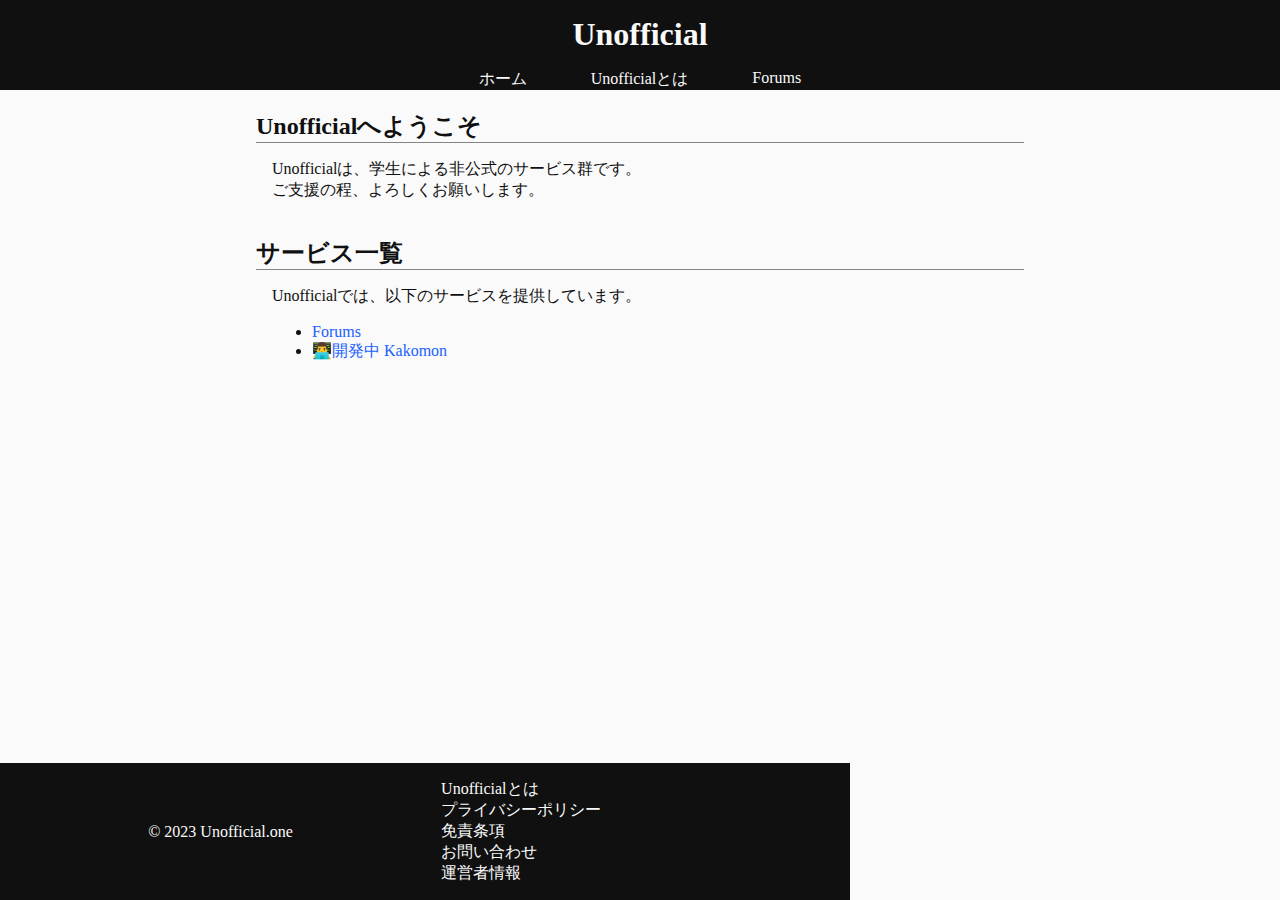
==== index.html @ aeb8947c "いい感じ？" ====
<!DOCTYPE html>
<html lang="ja">

<head>
    <meta charset="UTF-8">
    <meta name="viewport" content="width=device-width, initial-scale=1.0">
    <title>Unofficialへようこそ</title>
    <link rel="stylesheet" href="/styles/main.css">
</head>

<body>
    <header>
        <h1>
            <a href="/index.html">Unofficial</a>
        </h1>
        <nav>
            <ul>
                <li><a href="/index.html">ホーム</a></li>
                <li><a href="/pages/about.html">Unofficialとは</a></li>
                <li><a href="//forums.unofficial.one/">Forums</a></li>
            </ul>
        </nav>
    </header>

    <main>
        <div class="container">
            <h2>Unofficialへようこそ</h2>
            <div class="content">
                <p>
                    Unofficialは、学生による非公式のサービス群です。<br>
                    ご支援の程、よろしくお願いします。
                </p>
            </div>
        </div>
        <div class="container">
            <h2>サービス一覧</h2>
            <div class="content">
                <p>
                    Unofficialでは、以下のサービスを提供しています。
                </p>
                <ul>
                    <li><a href="//forums.unofficial.one/">Forums</a></li>
                    <li><a href="//kakomon.unofficial.one/" class="dev">Kakomon</a></li>
            </div>
        </div>
    </main>

    <footer>
        <div id="copyright">
            &copy; 2023 Unofficial.one
        </div>
        <div id="links">
            <ul>
                <li><a href="/pages/about.html">Unofficialとは</a></li>
                <li><a href="/pages/privacy.html">プライバシーポリシー</a></li>
                <li><a href="/pages/disclaimer.html">免責条項</a></li>
                <li><a href="/pages/contact.html">お問い合わせ</a></li>
                <li><a href="/pages/owner.html">運営者情報</a></li>
            </ul>
        </div>
    </footer>
</body>

</html>
---- styles/main.css ----
:root {
    --background: rgb(250, 250, 250);
    --color: rgb(16, 16, 16);
    --color-translucent: rgba(16, 16, 16, 0.5);
    --link: rgb(32, 96, 255);
}

body {
    margin: 0;
    padding: 0;
    background: var(--background);
    color: var(--color);
    overflow-wrap: break-word;
}

a {
    color: var(--link);
    text-decoration: none;
}

header {
    background: var(--color);
    color: var(--background);
    text-align: center;
}

header>h1 {
    margin: 0;
    padding: 0.5em;
}

header>h1>a {
    color: var(--background);
    text-decoration: none;
}

header>nav {
    padding: 0;
}

header>nav>ul {
    display: flex;
    justify-content: center;
    list-style: none;
    margin: 0;
    padding: 0;
}

header>nav>ul>li {
    margin: 0;
    padding: 0 1em;
    transition: all 0.25s ease;
}

header>nav>ul>li>a {
    color: var(--background);
    text-decoration: none;
    transition: all 0.25s ease;
}

header>nav>ul>li:hover {
    background: var(--background);
}

header>nav>ul>li:hover>a {
    color: var(--color);
}

@media screen and (max-width: 640px) {
    header>nav>ul {
        flex-direction: column;
    }

    main {
        width: calc(100% - 2em);
        margin: 0 auto;
    }
}

@media screen and (min-width: 640px) {
    header>nav>ul>li {
        border-radius: .5em .5em 0 0;
    }

    header>nav>ul>li:hover {
        border-radius: .5em .5em 0 0;
    }

    header>nav>ul>li:hover>a {
        padding: 0 1em;
    }
}

@media screen and (min-width:640px) and (max-width: 1024px) {
    main {
        width: calc(100% - 8em);
        margin: 0 auto;
    }
}

@media screen and (min-width: 1024px) {
    header>nav>ul>li {
        padding: 0 2em;
    }

    main {
        width: calc(100% - 32em);
        margin: 0 auto;
    }
}

.container>h2 {
    display: inline-block;
    Width: 100%;
    margin-bottom: 0;
}

.container>h2::after {
    content: "";
    display: block;
    width: 100%;
    height: 1px;
    background: var(--color-translucent);
    margin: 0;
}

.container>.content {
    margin: 0 1em;
}

footer {
    background: var(--color);
    color: var(--background);
    position: absolute;
    bottom: 0;
    display: flex;
    justify-content: center;
    align-items: center;
    flex-direction: row;
    flex-wrap: wrap;
    padding: 1em;
    overflow: hidden;
}

footer>#copyright {
    flex: 1;
    text-align: center;
}

footer>#links {
    flex: 1;
}

footer>#links>ul {
    width: 100%;
    list-style: none;
    margin: 0;
    padding: 0;
}

footer>#links>ul>li {
    display: inline-block;
    width: 100%;
    margin: 0;
    padding: 0 1em;
    transition: all 0.25s ease;
    border-radius: .5em 0 0 .5em;
}

footer>#links>ul>li:hover {
    width: 100%;
    background: var(--background);
}

footer>#links>ul>li>a {
    color: var(--background);
    transition: all 0.25s ease;
}

footer>#links>ul>li:hover>a {
    color: var(--color);
}

@media screen and (max-width: 640px) {
    footer {
        flex-direction: column;
    }
}

.dev::before {
    content: "👨‍💻開発中";
    margin-right: 0.25em;
}
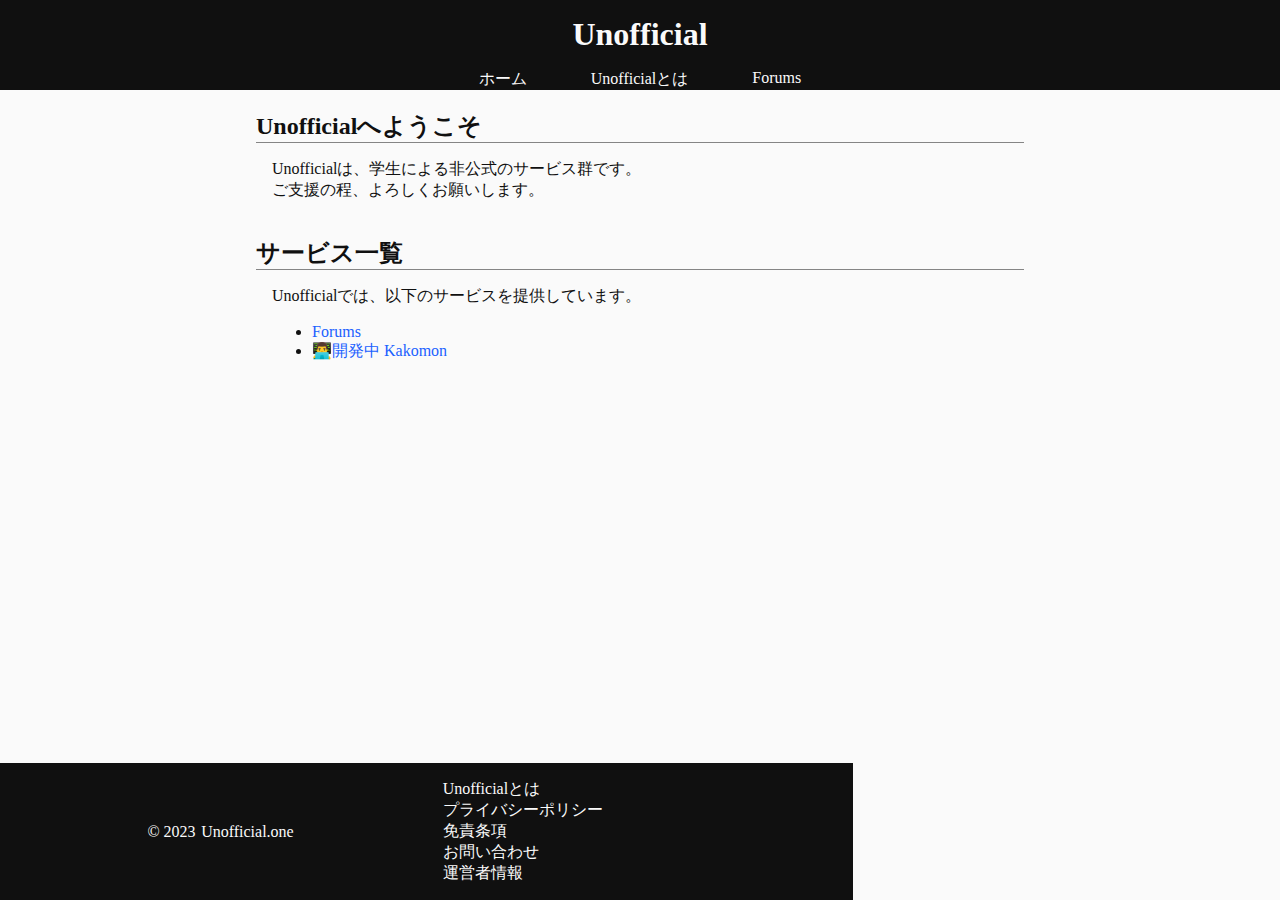
==== commit c5e55981: "デーきた" ====
--- a/index.html
+++ b/index.html
@@ -47,7 +47,7 @@
 
     <footer>
         <div id="copyright">
-            &copy; 2023 Unofficial.one
+            &copy; 2023 <a href="https://unofficial.one/">Unofficial.one</a>
         </div>
         <div id="links">
             <ul>
--- a/styles/main.css
+++ b/styles/main.css
@@ -147,6 +147,17 @@
     text-align: center;
 }
 
+footer>#copyright>a {
+    color: var(--background);
+    padding: 0.1em;
+    border-radius: .1em;
+    transition: all 0.25s ease;
+}
+
+footer>#copyright>a:hover {
+    background: var(--background);
+    color: var(--color);
+}
 footer>#links {
     flex: 1;
 }
@@ -184,6 +195,10 @@
 @media screen and (max-width: 640px) {
     footer {
         flex-direction: column;
+    }
+
+    footer>#copyright {
+        margin-bottom: 1em;
     }
 }
 
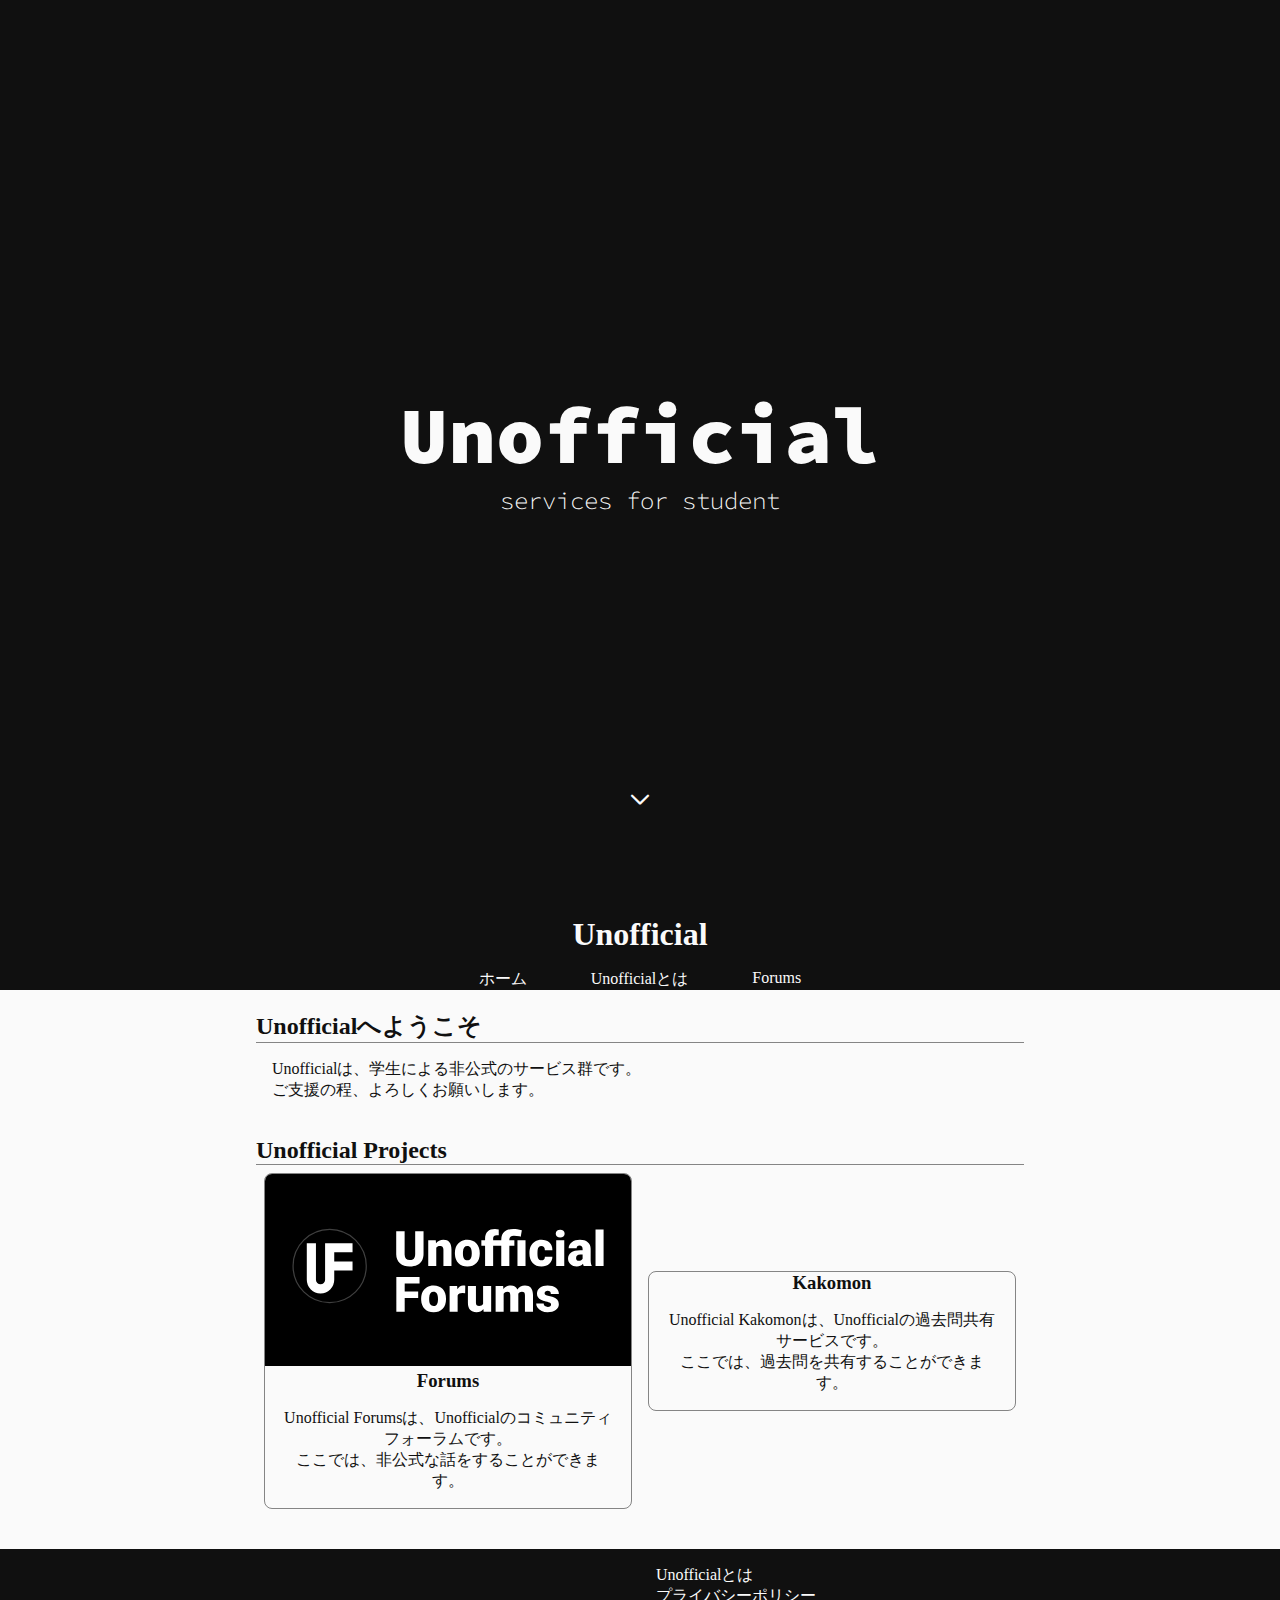
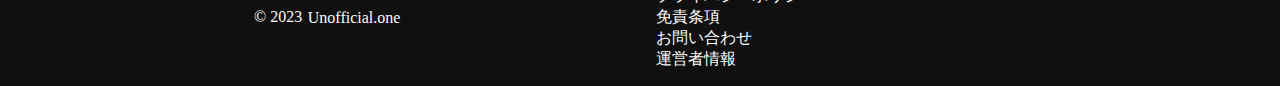
==== commit f22786aa: "いい感じ" ====
--- a/index.html
+++ b/index.html
@@ -4,23 +4,49 @@
 <head>
     <meta charset="UTF-8">
     <meta name="viewport" content="width=device-width, initial-scale=1.0">
+
+    <!--OGP-->
+    <meta property="og:title" content="Unofficial">
+    <meta property="og:type" content="website">
+    <meta property="og:url" content="https://unofficial.one/">
+    <meta property="og:image" content="https://unofficial.one/images/ogp.png">
+    <meta property="og:site_name" content="Unofficial">
+    <meta property="og:description" content="Unofficialは、学生による非公式のサービス群です。">
+
     <title>Unofficialへようこそ</title>
+
     <link rel="stylesheet" href="/styles/main.css">
+    <link rel="stylesheet"
+        href="https://fonts.googleapis.com/css2?family=Material+Symbols+Rounded:opsz,wght,FILL,GRAD@48,400,0,0" />
+
+    <style>
+        footer {
+            position: static;
+        }
+    </style>
 </head>
 
 <body>
+    <div id="top-image">
+        <h1>Unofficial</h1>
+        <span>services for student</span>
+        <span class="material-symbols-rounded scrollme">
+            expand_more
+        </span>
+    </div>
+
     <header>
         <h1>
             <a href="/index.html">Unofficial</a>
         </h1>
-        <nav>
-            <ul>
-                <li><a href="/index.html">ホーム</a></li>
-                <li><a href="/pages/about.html">Unofficialとは</a></li>
-                <li><a href="//forums.unofficial.one/">Forums</a></li>
-            </ul>
-        </nav>
     </header>
+    <nav>
+        <ul>
+            <li><a href="/index.html">ホーム</a></li>
+            <li><a href="/pages/about.html">Unofficialとは</a></li>
+            <li><a href="//forums.unofficial.one/">Forums</a></li>
+        </ul>
+    </nav>
 
     <main>
         <div class="container">
@@ -33,14 +59,32 @@
             </div>
         </div>
         <div class="container">
-            <h2>サービス一覧</h2>
-            <div class="content">
-                <p>
-                    Unofficialでは、以下のサービスを提供しています。
-                </p>
-                <ul>
-                    <li><a href="//forums.unofficial.one/">Forums</a></li>
-                    <li><a href="//kakomon.unofficial.one/" class="dev">Kakomon</a></li>
+            <h2>Unofficial Projects</h2>
+            <div class="content" id="projects">
+                <div class="project">
+                    <a href="//forums.unofficial.one/">
+                        <img src="/images/forums.svg" alt="Unofficial Forums">
+                        <h3>
+                            Forums
+                        </h3>
+                    </a>
+                    <p class="description">
+                        Unofficial Forumsは、Unofficialのコミュニティフォーラムです。<br>
+                        ここでは、非公式な話をすることができます。
+                    </p>
+                </div>
+                <div class="project">
+                    <a href="//kakomon.unofficial.one/">
+                        <!-- <img src="/images/kakomon.svg" alt="Unofficial Kakomon"> -->
+                        <h3>
+                            Kakomon
+                        </h3>
+                    </a>
+                    <p class="description">
+                        Unofficial Kakomonは、Unofficialの過去問共有サービスです。<br>
+                        ここでは、過去問を共有することができます。
+                    </p>
+                </div>
             </div>
         </div>
     </main>
--- a/styles/main.css
+++ b/styles/main.css
@@ -1,3 +1,5 @@
+@import url('https://fonts.googleapis.com/css2?family=Source+Code+Pro:wght@300;900&display=swap');
+
 :root {
     --background: rgb(250, 250, 250);
     --color: rgb(16, 16, 16);
@@ -5,12 +7,16 @@
     --link: rgb(32, 96, 255);
 }
 
+* {
+    box-sizing: border-box;
+}
+
 body {
     margin: 0;
     padding: 0;
+    min-height: 100vh;
     background: var(--background);
     color: var(--color);
-    overflow-wrap: break-word;
 }
 
 a {
@@ -34,11 +40,17 @@
     text-decoration: none;
 }
 
-header>nav {
-    padding: 0;
-}
-
-header>nav>ul {
+nav {
+        background: var(--color);
+            color: var(--background);
+            text-align: center;
+    padding: 0;
+    position: sticky;
+    position: -webkit-sticky;
+    top: 0;
+}
+
+nav>ul {
     display: flex;
     justify-content: center;
     list-style: none;
@@ -46,29 +58,38 @@
     padding: 0;
 }
 
-header>nav>ul>li {
+nav>ul>li {
     margin: 0;
     padding: 0 1em;
     transition: all 0.25s ease;
 }
 
-header>nav>ul>li>a {
+nav>ul>li>a {
     color: var(--background);
     text-decoration: none;
     transition: all 0.25s ease;
 }
 
-header>nav>ul>li:hover {
+nav>ul>li:hover {
     background: var(--background);
 }
 
-header>nav>ul>li:hover>a {
+nav>ul>li:hover>a {
     color: var(--color);
 }
 
+main {
+    padding-bottom: 2em;
+}
+
 @media screen and (max-width: 640px) {
-    header>nav>ul {
+    nav>ul {
         flex-direction: column;
+    }
+
+    nav>ul>li>a {
+        width: 100%;
+        display: inline-block;
     }
 
     main {
@@ -78,15 +99,15 @@
 }
 
 @media screen and (min-width: 640px) {
-    header>nav>ul>li {
+    nav>ul>li {
         border-radius: .5em .5em 0 0;
     }
 
-    header>nav>ul>li:hover {
+    nav>ul>li:hover {
         border-radius: .5em .5em 0 0;
     }
 
-    header>nav>ul>li:hover>a {
+    nav>ul>li:hover>a {
         padding: 0 1em;
     }
 }
@@ -99,7 +120,7 @@
 }
 
 @media screen and (min-width: 1024px) {
-    header>nav>ul>li {
+    nav>ul>li {
         padding: 0 2em;
     }
 
@@ -158,6 +179,7 @@
     background: var(--background);
     color: var(--color);
 }
+
 footer>#links {
     flex: 1;
 }
@@ -184,6 +206,8 @@
 }
 
 footer>#links>ul>li>a {
+    width: 100%;
+    display: inline-block;
     color: var(--background);
     transition: all 0.25s ease;
 }
@@ -205,4 +229,180 @@
 .dev::before {
     content: "👨‍💻開発中";
     margin-right: 0.25em;
-}+}
+
+#top-image {
+    width: 100vw;
+    height: 100vh;
+    background: var(--color);
+    color: var(--background);
+    display: flex;
+    justify-content: center;
+    align-items: center;
+    flex-direction: column;
+    flex-wrap: wrap;
+    font-family: 'Source Code Pro', monospace;
+}
+
+#top-image>h1 {
+    margin: 0;
+    padding: 0;
+    text-align: center;
+    font-size: 5em;
+    font-weight: 900;
+}
+
+#top-image>span {
+    font-size: 1.5em;
+    font-weight: 300;
+}
+
+#top-image>.scrollme {
+    position: absolute;
+    bottom: 5rem;
+    left: 50%;
+    transform: translateX(-50%);
+    font-size: 2.5em;
+    animation: scroll 1s infinite ease-in-out;
+}
+
+@keyframes scroll {
+    0% {
+        transform: translateX(-50%) translateY(0) scale(1.25);
+    }
+
+    50% {
+        transform: translateX(-50%) translateY(1rem) scale(1);
+    }
+
+    100% {
+        transform: translateX(-50%) translateY(0) scale(1.25);
+    }
+}
+#top-image>h1:active {
+    user-select: none;
+    animation: boom 0.125s ease-out;
+}
+
+@keyframes boom {
+    0% {
+        transform: scale(1);
+    }
+
+    50% {
+        transform: scale(1.25);
+    }
+
+    100% {
+        transform: scale(1);
+    }
+}
+
+#top-image>.scrollme:hover {
+    animation: scroll 1s infinite ease-in-out,rainbow 4s infinite ease-in-out;
+    animation-play-state: paused, running;
+}
+
+@keyframes rainbow {
+    0% {
+        color: hsl(0, 100%, 75%);
+    }
+
+    15% {
+        color: hsl(30, 100%, 75%);
+    }
+
+    30% {
+        color: hsl(60, 100%, 75%);
+    }
+
+    45% {
+        color: hsl(120, 100%, 75%);
+    }
+
+    60% {
+        color: hsl(240, 100%, 75%);
+    }
+
+    75% {
+        color: hsl(275, 100%, 50%);
+    }
+
+    90% {
+        color: hsl(274, 100%, 75%);
+    }
+
+    100% {
+        color: hsl(0, 100%, 75%);
+    }
+}
+
+.material-symbols-rounded {
+    user-select: none;
+}
+
+#projects {
+    display: flex;
+    justify-content: space-around;
+    align-items: center;
+    flex-direction: row;
+    flex-wrap: wrap;
+    padding: 0;
+    margin: 0;
+}
+
+#projects>.project {
+    width: 100%;
+    display: flex;
+    justify-content: center;
+    align-items: center;
+    flex-direction: column;
+    flex-wrap: wrap;
+    padding: 0;
+    margin: 0.5em;
+    border-radius: .5em;
+    border: solid 1px var(--color-translucent);
+    overflow: hidden;
+}
+
+#projects>.project h3 {
+    margin: 0;
+    padding: 0;
+    text-align: center;
+}
+
+#projects>.project>a {
+    color: var(--color);
+    text-decoration: none;
+}
+
+#projects>.project>a:hover {
+    color: var(--link);
+}
+
+#projects>.project img {
+    width: 100%;
+    height: auto;
+    margin: 0;
+    padding: 0;
+}
+
+#projects>.project>.description {
+    margin: 1em;
+    padding: 0;
+    text-align: center;
+}
+
+@media screen and (max-width: 640px) {
+    #projects>.project {
+        min-width: 100%;
+        flex: 1;
+    }
+}
+
+@media screen and (min-width: 640px) {
+    #projects>.project {
+        min-width: calc(50% - 1em);
+        flex: 1;
+    }
+}
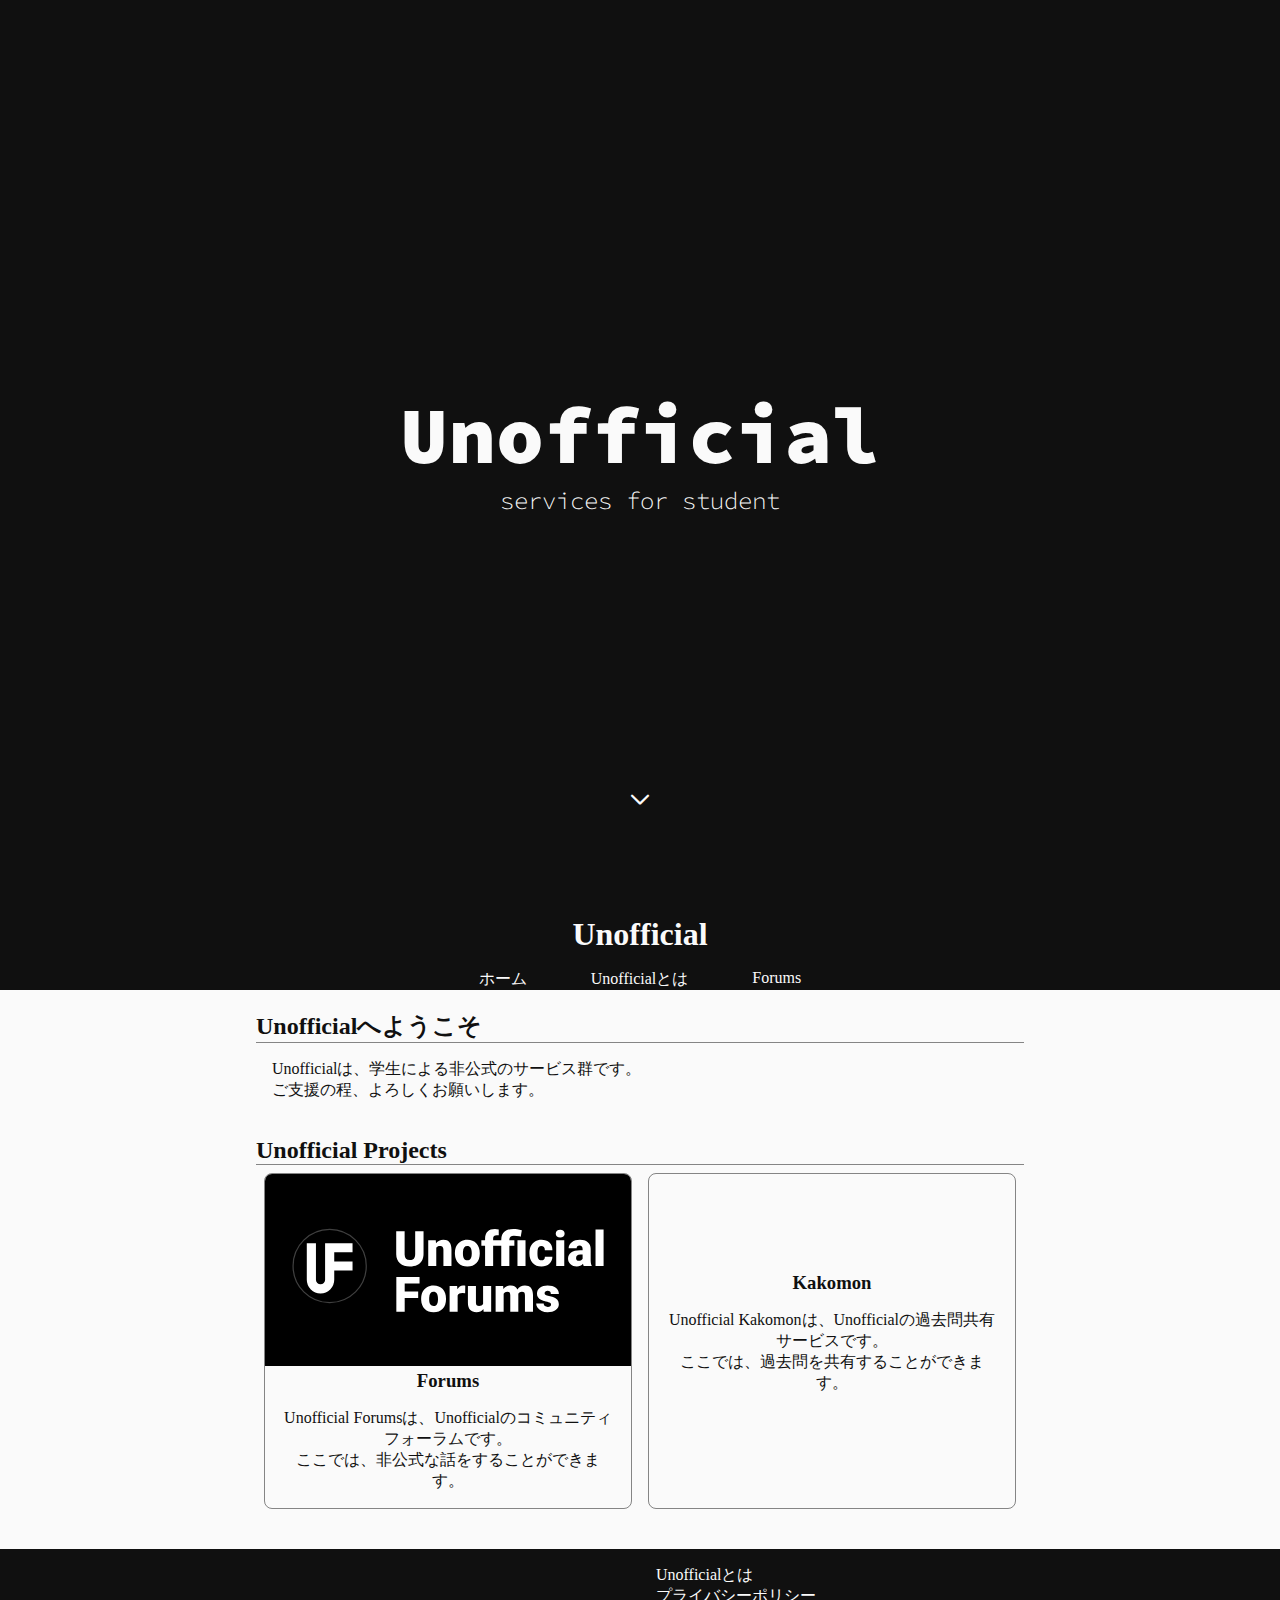
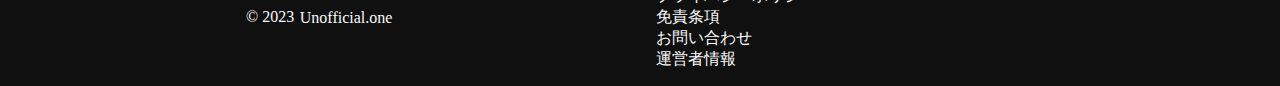
==== commit 78586a09: "リンク修正" ====
--- a/index.html
+++ b/index.html
@@ -43,7 +43,7 @@
     <nav>
         <ul>
             <li><a href="/index.html">ホーム</a></li>
-            <li><a href="/pages/about.html">Unofficialとは</a></li>
+            <li><a href="/about.html">Unofficialとは</a></li>
             <li><a href="//forums.unofficial.one/">Forums</a></li>
         </ul>
     </nav>
@@ -95,11 +95,11 @@
         </div>
         <div id="links">
             <ul>
-                <li><a href="/pages/about.html">Unofficialとは</a></li>
-                <li><a href="/pages/privacy.html">プライバシーポリシー</a></li>
-                <li><a href="/pages/disclaimer.html">免責条項</a></li>
-                <li><a href="/pages/contact.html">お問い合わせ</a></li>
-                <li><a href="/pages/owner.html">運営者情報</a></li>
+                <li><a href="/about.html">Unofficialとは</a></li>
+                <li><a href="/privacy.html">プライバシーポリシー</a></li>
+                <li><a href="/disclaimer.html">免責条項</a></li>
+                <li><a href="/contact.html">お問い合わせ</a></li>
+                <li><a href="/owner.html">運営者情報</a></li>
             </ul>
         </div>
     </footer>
--- a/styles/main.css
+++ b/styles/main.css
@@ -12,6 +12,9 @@
 }
 
 body {
+    display: flex;
+    flex-direction: column;
+    min-height: 100vh;
     margin: 0;
     padding: 0;
     min-height: 100vh;
@@ -41,9 +44,9 @@
 }
 
 nav {
-        background: var(--color);
-            color: var(--background);
-            text-align: center;
+    background: var(--color);
+    color: var(--background);
+    text-align: center;
     padding: 0;
     position: sticky;
     position: -webkit-sticky;
@@ -152,14 +155,14 @@
 footer {
     background: var(--color);
     color: var(--background);
-    position: absolute;
-    bottom: 0;
+    width: 100%;
+    margin-top: auto;
     display: flex;
     justify-content: center;
     align-items: center;
     flex-direction: row;
     flex-wrap: wrap;
-    padding: 1em;
+    padding: 1em 0;
     overflow: hidden;
 }
 
@@ -223,6 +226,10 @@
 
     footer>#copyright {
         margin-bottom: 1em;
+    }
+
+    footer>#links>ul>li {
+        border-radius: 0;
     }
 }
 
@@ -279,6 +286,7 @@
         transform: translateX(-50%) translateY(0) scale(1.25);
     }
 }
+
 #top-image>h1:active {
     user-select: none;
     animation: boom 0.125s ease-out;
@@ -299,7 +307,7 @@
 }
 
 #top-image>.scrollme:hover {
-    animation: scroll 1s infinite ease-in-out,rainbow 4s infinite ease-in-out;
+    animation: scroll 1s infinite ease-in-out, rainbow 4s infinite ease-in-out;
     animation-play-state: paused, running;
 }
 
@@ -344,7 +352,7 @@
 #projects {
     display: flex;
     justify-content: space-around;
-    align-items: center;
+    align-items: stretch;
     flex-direction: row;
     flex-wrap: wrap;
     padding: 0;
@@ -405,4 +413,4 @@
         min-width: calc(50% - 1em);
         flex: 1;
     }
-}
+}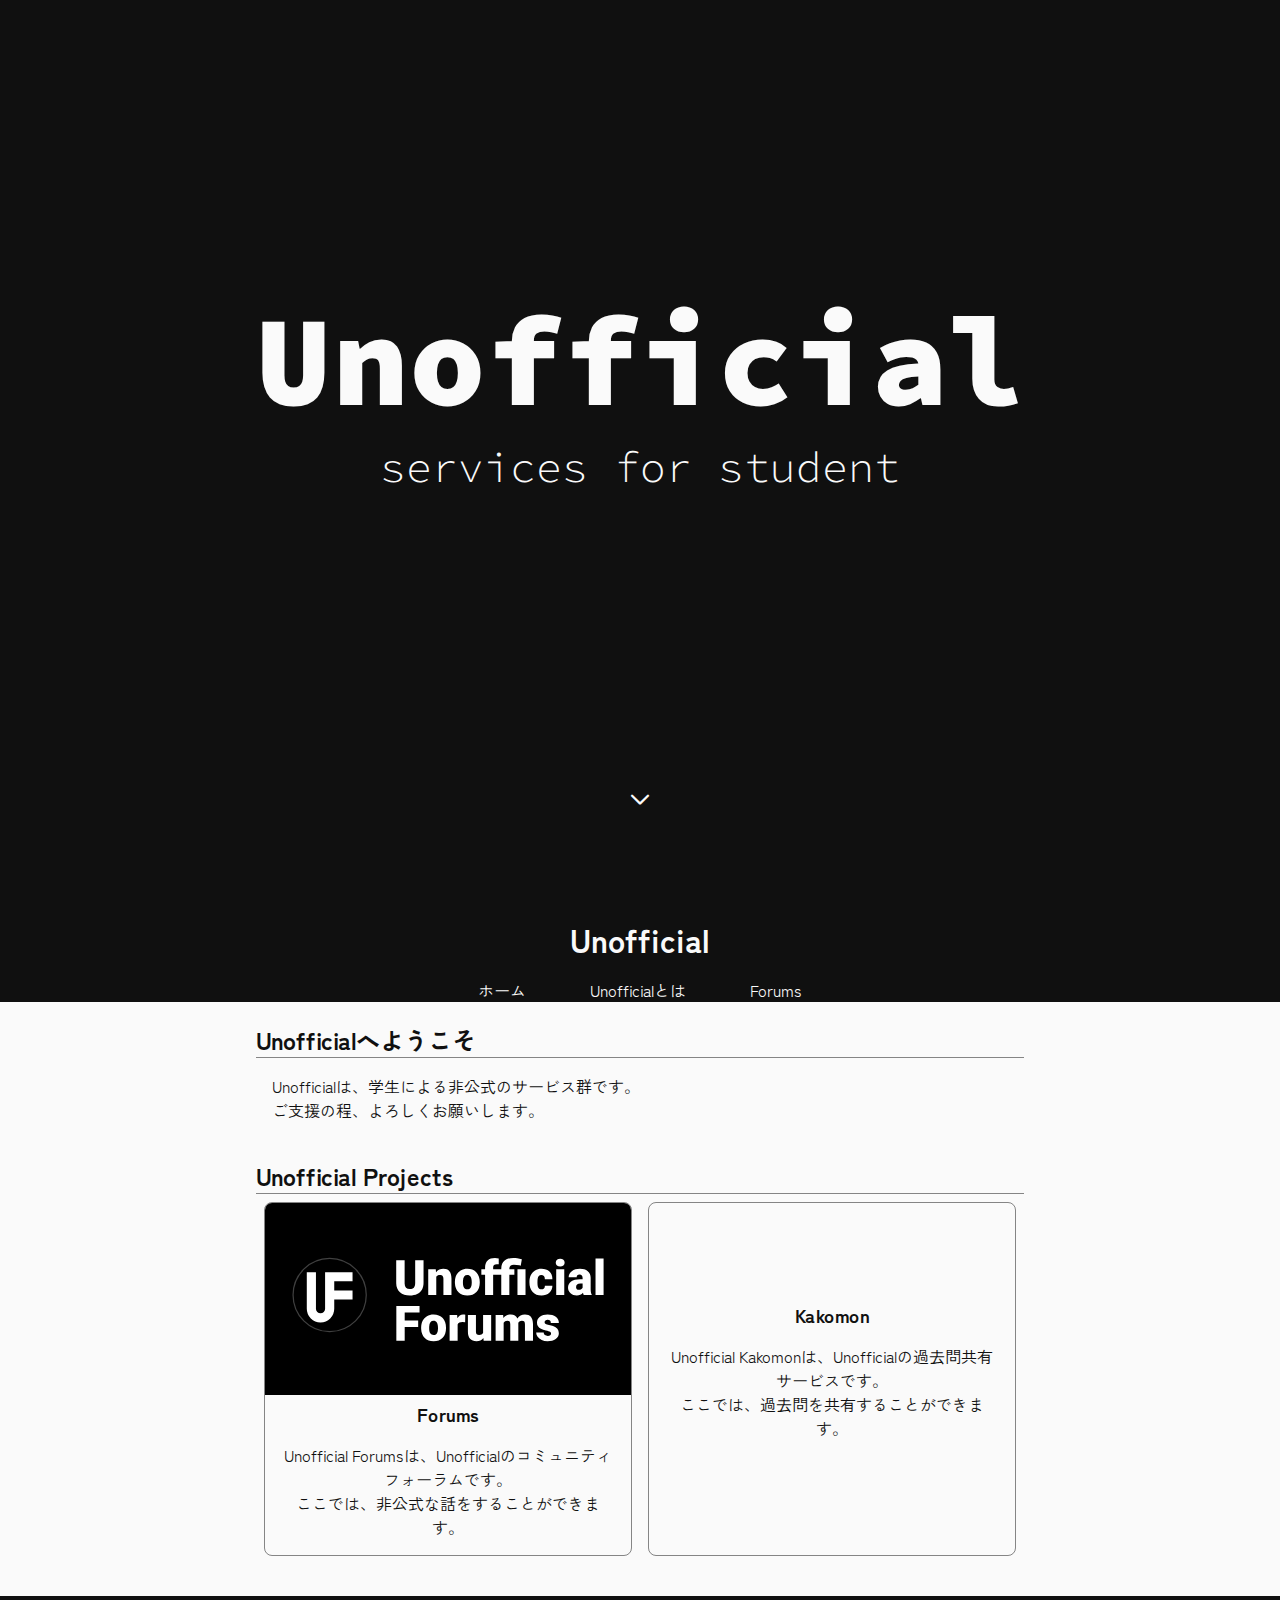
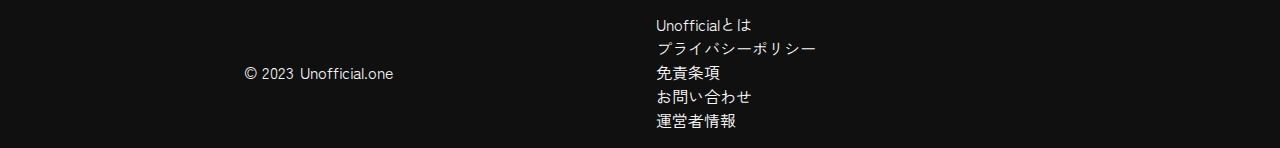
==== commit 914ba670: "adsense" ====
--- a/index.html
+++ b/index.html
@@ -5,7 +5,6 @@
     <meta charset="UTF-8">
     <meta name="viewport" content="width=device-width, initial-scale=1.0">
 
-    <!--OGP-->
     <meta property="og:title" content="Unofficial">
     <meta property="og:type" content="website">
     <meta property="og:url" content="https://unofficial.one/">
@@ -14,6 +13,9 @@
     <meta property="og:description" content="Unofficialは、学生による非公式のサービス群です。">
 
     <title>Unofficialへようこそ</title>
+
+    <script async src="https://pagead2.googlesyndication.com/pagead/js/adsbygoogle.js?client=ca-pub-2780663792958555"
+        crossorigin="anonymous"></script>
 
     <link rel="stylesheet" href="/styles/main.css">
     <link rel="stylesheet"
--- a/styles/main.css
+++ b/styles/main.css
@@ -1,4 +1,4 @@
-@import url('https://fonts.googleapis.com/css2?family=Source+Code+Pro:wght@300;900&display=swap');
+@import url('https://fonts.googleapis.com/css2?family=Source+Code+Pro:wght@300;900&family=Zen+Kaku+Gothic+New:wght@300;400;500;700;900&display=swap');
 
 :root {
     --background: rgb(250, 250, 250);
@@ -20,6 +20,7 @@
     min-height: 100vh;
     background: var(--background);
     color: var(--color);
+    font-family: 'Zen Kaku Gothic New', sans-serif;
 }
 
 a {
@@ -253,21 +254,26 @@
 
 #top-image>h1 {
     margin: 0;
-    padding: 0;
-    text-align: center;
-    font-size: 5em;
+    margin-top: -1em;
+    padding: 0;
+    text-align: center;
+    font-size: calc(100vw/10);
     font-weight: 900;
 }
 
 #top-image>span {
-    font-size: 1.5em;
+    font-size: calc(100vw/30);
     font-weight: 300;
+}
+
+#top-image>span:hover {
+    animation: rainbow 4s infinite ease-in-out;
 }
 
 #top-image>.scrollme {
     position: absolute;
     bottom: 5rem;
-    left: 50%;
+    left: 50vw;
     transform: translateX(-50%);
     font-size: 2.5em;
     animation: scroll 1s infinite ease-in-out;
@@ -307,8 +313,8 @@
 }
 
 #top-image>.scrollme:hover {
-    animation: scroll 1s infinite ease-in-out, rainbow 4s infinite ease-in-out;
-    animation-play-state: paused, running;
+    animation: scroll 1s infinite ease-in-out;
+    animation-play-state: paused;
 }
 
 @keyframes rainbow {
